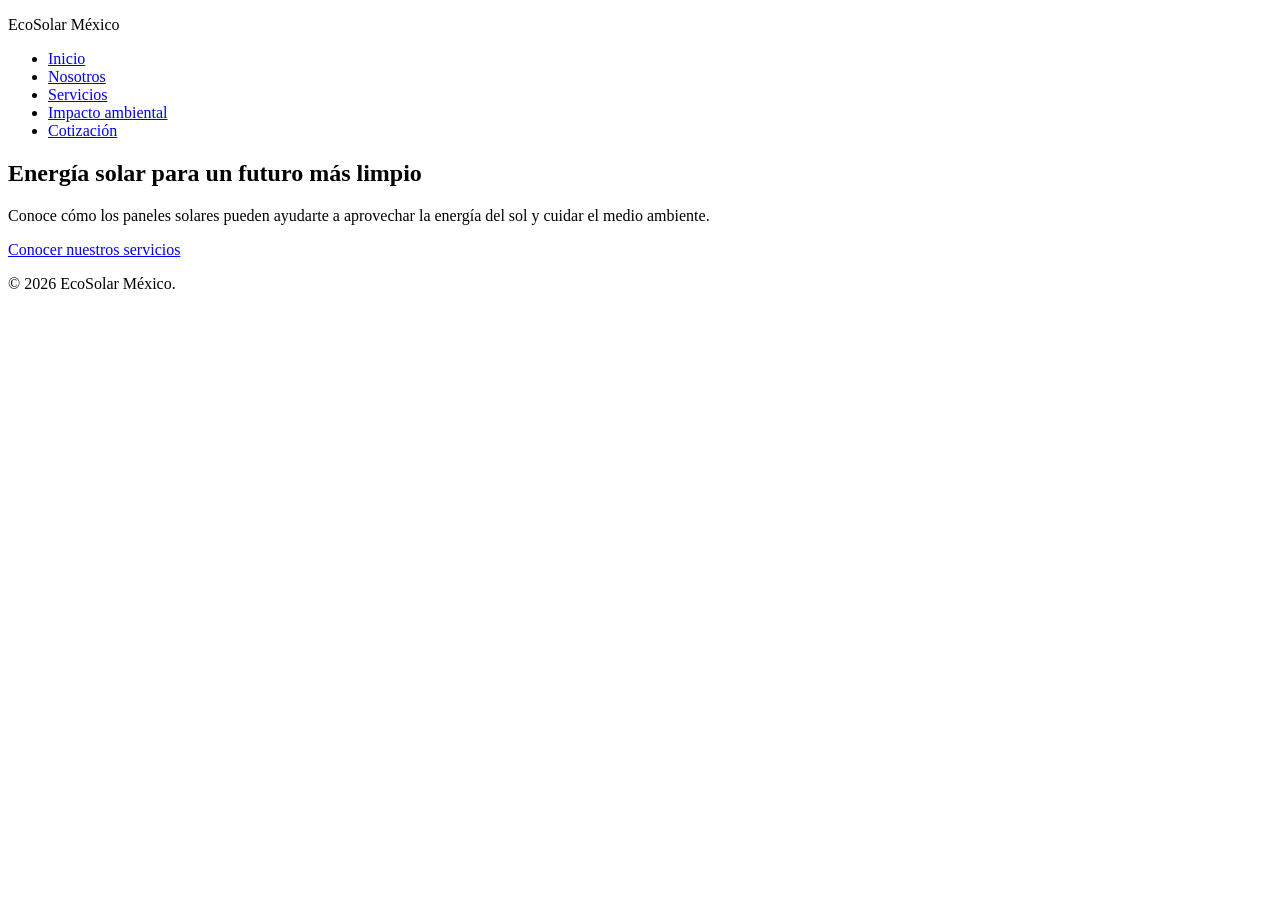
==== html/index.html @ 663e4277 "estructura inicial del proyecto" ====
<!DOCTYPE html>
<html lang="es">
<head>
    <meta charset="UTF-8">
    <meta name="viewport" content="width=device-width, initial-scale=1.0">
    <meta name="author" content="Pavel Joel Angeles Mendoza">
    <meta name="description" content="EcoSolar México: paneles solares y cuidado del medio ambiente.">
    <title>Inicio | EcoSolar México</title>
    <link rel="stylesheet" href="css/estilos.css">
   
</head>
<body>
    <header>
        <p>EcoSolar México</p>

        <nav aria-label="Navegación principal">
            <ul>
                <li><a href="index.html" aria-current="page">Inicio</a></li>
                <li><a href="nosotros.html">Nosotros</a></li>
                <li><a href="servicios.html">Servicios</a></li>
                <li><a href="impacto.html">Impacto ambiental</a></li>
                <li><a href="cotizacion.html">Cotización</a></li>
            </ul>
        </nav>
    </header>

    <main>
        <section aria-labelledby="titulo-inicio">
            <h1 id="titulo-inicio">Energía solar para un futuro más limpio</h1>
            <p>
                Conoce cómo los paneles solares pueden ayudarte a aprovechar
                la energía del sol y cuidar el medio ambiente.
            </p>
            <a href="servicios.html">Conocer nuestros servicios</a>
        </section>
    </main>

    <footer>
        <p>&copy; 2026 EcoSolar México.</p>
    </footer>
     <script src="js/script.js" defer></script>
</body>
</html>
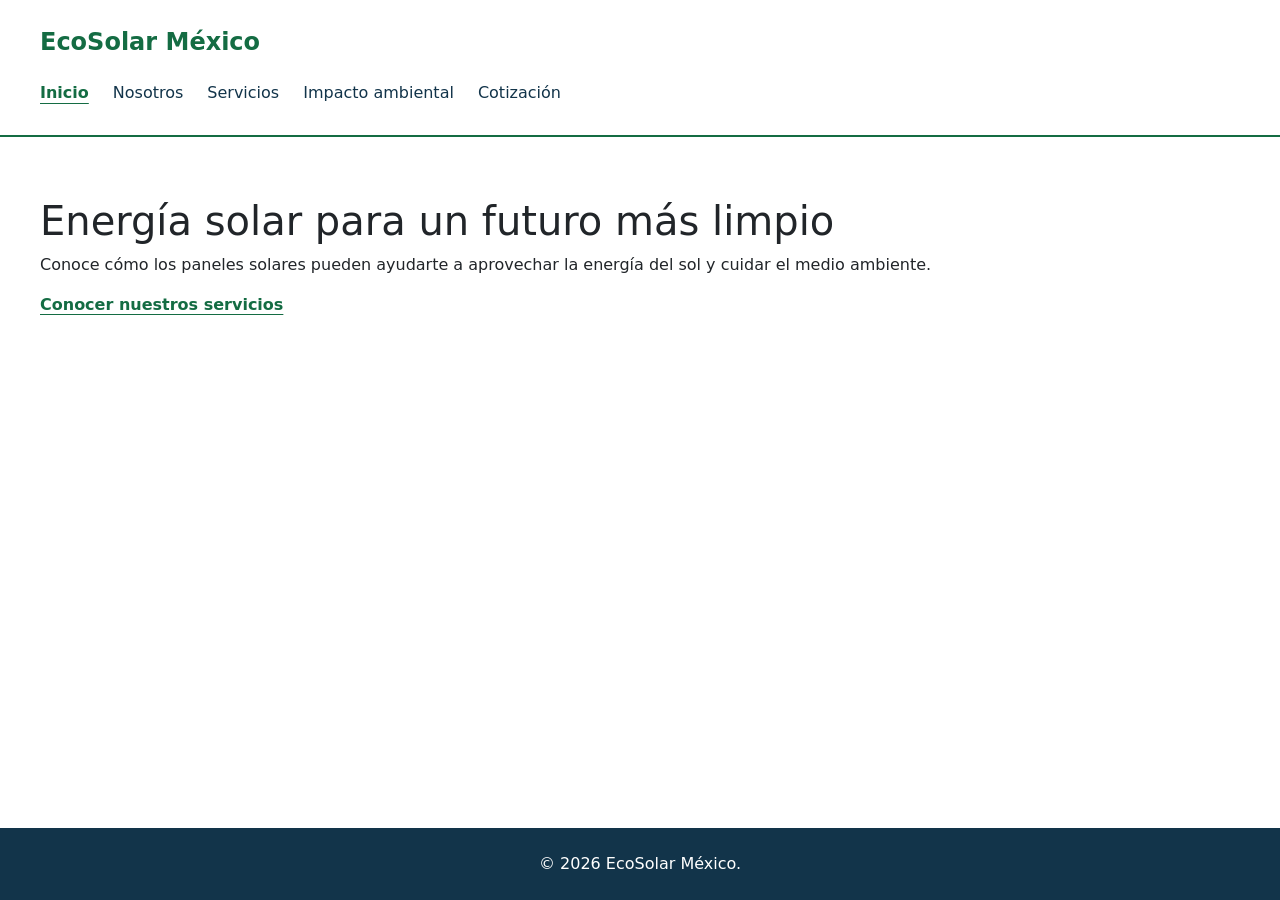
==== commit 11cd3b29: "se Agregando cambios en los archivos CSS y HTML para mejorar la estructura y el estilo del sitio web" ====
--- a/html/index.html
+++ b/html/index.html
@@ -6,7 +6,16 @@
     <meta name="author" content="Pavel Joel Angeles Mendoza">
     <meta name="description" content="EcoSolar México: paneles solares y cuidado del medio ambiente.">
     <title>Inicio | EcoSolar México</title>
-    <link rel="stylesheet" href="css/estilos.css">
+    <link rel="stylesheet" href="../css/estilos.css">
+    
+    <!-- Google Fonts -->
+<link rel="preconnect" href="https://fonts.googleapis.com">
+<link rel="preconnect" href="https://fonts.gstatic.com" crossorigin>
+<link href="https://fonts.googleapis.com/css2?family=Poppins:wght@400;500;600;700&display=swap" rel="stylesheet">
+
+<!-- Bootstrap -->
+<link href="https://cdn.jsdelivr.net/npm/bootstrap@5.3.3/dist/css/bootstrap.min.css" rel="stylesheet">
+
    
 </head>
 <body>
@@ -39,5 +48,8 @@
         <p>&copy; 2026 EcoSolar México.</p>
     </footer>
      <script src="js/script.js" defer></script>
+         <!-- JavaScript de Bootstrap -->
+    <script src="https://cdn.jsdelivr.net/npm/bootstrap@5.3.3/dist/js/bootstrap.bundle.min.js"></script>
+</body>
 </body>
 </html>
--- a/css/estilos.css
+++ b/css/estilos.css
@@ -0,0 +1,159 @@
+:root {
+    --verde: #146c43;
+    --azul: #12344a;
+    --amarillo: #ffd166;
+    --blanco: #ffffff;
+}
+
+* {
+    box-sizing: border-box;
+}
+body {
+    margin: 0;
+    min-height: 100vh;
+    display: flex;
+    flex-direction: column;
+    font-family: "Poppins", sans-serif;
+    background-color: var(--blanco);
+    color: var(--azul);
+    line-height: 1.7;
+}
+header {
+    padding: 20px;
+    border-bottom: 2px solid var(--verde);
+}
+header > p {
+    margin-bottom: 15px;
+    color: var(--verde);
+    font-size: 24px;
+    font-weight: 700;
+}
+
+nav ul {
+    display: flex;
+    flex-wrap: wrap;
+    gap: 12px 24px;
+    margin: 0;
+    padding: 0;
+    list-style: none;
+}
+
+nav a {
+    display: inline-block;
+    padding: 6px 0;
+    color: var(--azul);
+    font-weight: 500;
+    text-decoration: none;
+}
+
+nav a:hover {
+    color: var(--verde);
+    text-decoration: underline;
+    text-underline-offset: 5px;
+}
+
+nav a[aria-current="page"] {
+    color: var(--verde);
+    font-weight: 700;
+    text-decoration: underline;
+    text-underline-offset: 5px;
+}
+
+main {
+    flex: 1;
+    padding: 40px 20px;
+}
+
+h1,
+h2,
+h3 {
+    line-height: 1.25;
+    font-weight: 700;
+}
+
+h1 {
+    margin-bottom: 20px;
+    font-size: clamp(2rem, 5vw, 3.5rem);
+}
+
+p {
+    margin-bottom: 20px;
+}
+
+main a {
+    color: var(--verde);
+    font-weight: 600;
+    text-underline-offset: 4px;
+}
+
+main a:hover {
+    color: var(--azul);
+}
+
+img {
+    display: block;
+    max-width: 100%;
+    height: auto;
+}
+
+.btn-ecosolar {
+    padding: 12px 24px;
+    border: 2px solid var(--verde);
+    border-radius: 8px;
+    background-color: var(--verde);
+    color: var(--blanco);
+    font-weight: 600;
+    text-decoration: none;
+}
+
+.btn-ecosolar:hover {
+    border-color: var(--azul);
+    background-color: var(--azul);
+    color: var(--blanco);
+}
+
+.btn-amarillo {
+    padding: 12px 24px;
+    border: 2px solid var(--amarillo);
+    border-radius: 8px;
+    background-color: var(--amarillo);
+    color: var(--azul);
+    font-weight: 600;
+    text-decoration: none;
+}
+
+.btn-amarillo:hover {
+    border-color: var(--azul);
+    background-color: var(--azul);
+    color: var(--blanco);
+}
+
+a:focus-visible,
+button:focus-visible,
+input:focus-visible,
+select:focus-visible,
+textarea:focus-visible {
+    outline: 3px solid var(--azul);
+    outline-offset: 4px;
+}
+
+footer {
+    padding: 24px 20px;
+    background-color: var(--azul);
+    color: var(--blanco);
+    text-align: center;
+}
+
+footer p {
+    margin: 0;
+}
+
+@media (min-width: 768px) {
+    header {
+        padding: 24px 40px;
+    }
+
+    main {
+        padding: 60px 40px;
+    }
+}
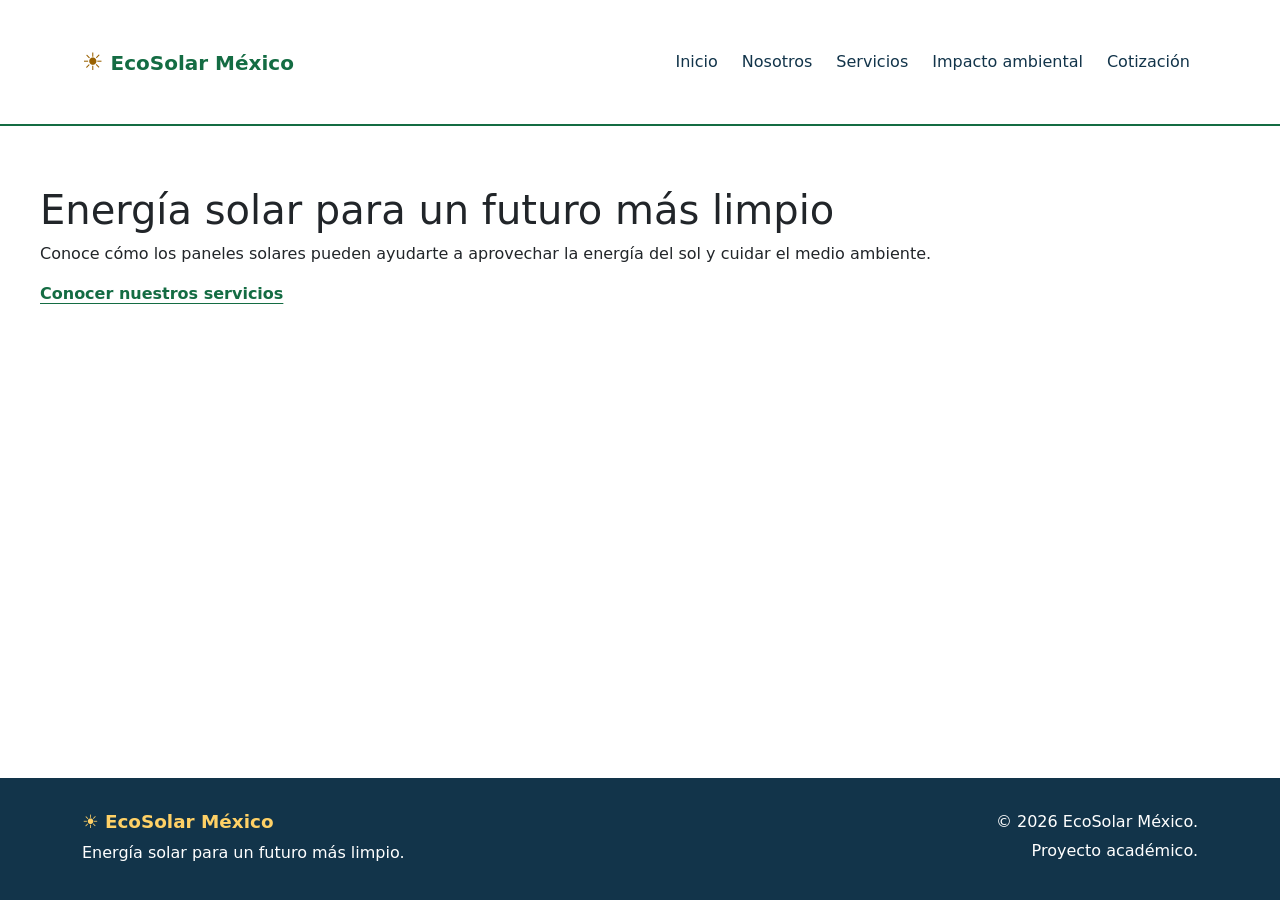
==== commit 2fbc6ec5: "Crear menú responsivo y pie de página" ====
--- a/html/index.html
+++ b/html/index.html
@@ -19,19 +19,65 @@
    
 </head>
 <body>
-    <header>
-        <p>EcoSolar México</p>
+    <header class="encabezado">
+    <nav class="navbar navbar-expand-lg" aria-label="Navegación principal">
+        <div class="container">
 
-        <nav aria-label="Navegación principal">
-            <ul>
-                <li><a href="index.html" aria-current="page">Inicio</a></li>
-                <li><a href="nosotros.html">Nosotros</a></li>
-                <li><a href="servicios.html">Servicios</a></li>
-                <li><a href="impacto.html">Impacto ambiental</a></li>
-                <li><a href="cotizacion.html">Cotización</a></li>
-            </ul>
-        </nav>
-    </header>
+           
+            <a class="navbar-brand marca" href="index.html">
+                <span class="marca-sol" aria-hidden="true">☀</span>
+                EcoSolar México
+            </a>
+
+            <button
+                class="navbar-toggler"
+                type="button"
+                data-bs-toggle="collapse"
+                data-bs-target="#menuPrincipal"
+                aria-controls="menuPrincipal"
+                aria-expanded="false"
+                aria-label="Abrir o cerrar el menú">
+
+                <span class="navbar-toggler-icon"></span>
+            </button>
+
+            <div class="collapse navbar-collapse" id="menuPrincipal">
+                <ul class="navbar-nav ms-auto align-items-lg-center">
+                    <li class="nav-item">
+                        <a class="nav-link" href="index.html">
+                            Inicio
+                        </a>
+                    </li>
+
+                    <li class="nav-item">
+                        <a class="nav-link" href="nosotros.html">
+                            Nosotros
+                        </a>
+                    </li>
+
+                    <li class="nav-item">
+                        <a class="nav-link" href="servicios.html">
+                            Servicios
+                        </a>
+                    </li>
+
+                    <li class="nav-item">
+                        <a class="nav-link" href="impacto.html">
+                            Impacto ambiental
+                        </a>
+                    </li>
+
+                    <li class="nav-item">
+                        <a class="nav-link" href="cotizacion.html">
+                            Cotización
+                        </a>
+                    </li>
+                </ul>
+            </div>
+
+        </div>
+    </nav>
+</header>
 
     <main>
         <section aria-labelledby="titulo-inicio">
@@ -44,9 +90,23 @@
         </section>
     </main>
 
-    <footer>
-        <p>&copy; 2026 EcoSolar México.</p>
-    </footer>
+    <footer class="pie-pagina">
+    <div class="container">
+        <div class="row align-items-center">
+
+            <div class="col-12 col-md-6 text-center text-md-start">
+                <p class="nombre-pie">☀ EcoSolar México</p>
+                <p>Energía solar para un futuro más limpio.</p>
+            </div>
+
+            <div class="col-12 col-md-6 text-center text-md-end">
+                <p>&copy; 2026 EcoSolar México.</p>
+                <p>Proyecto académico.</p>
+            </div>
+
+        </div>
+    </div>
+</footer>
      <script src="js/script.js" defer></script>
          <!-- JavaScript de Bootstrap -->
     <script src="https://cdn.jsdelivr.net/npm/bootstrap@5.3.3/dist/js/bootstrap.bundle.min.js"></script>
--- a/css/estilos.css
+++ b/css/estilos.css
@@ -8,6 +8,7 @@
 * {
     box-sizing: border-box;
 }
+
 body {
     margin: 0;
     min-height: 100vh;
@@ -18,45 +19,76 @@
     color: var(--azul);
     line-height: 1.7;
 }
-header {
-    padding: 20px;
+
+.encabezado {
+    background-color: var(--blanco);
     border-bottom: 2px solid var(--verde);
 }
-header > p {
-    margin-bottom: 15px;
+
+.encabezado .navbar {
+    padding: 15px 0;
+}
+
+.encabezado .marca {
     color: var(--verde);
-    font-size: 24px;
+    font-size: 1.25rem;
     font-weight: 700;
 }
 
-nav ul {
-    display: flex;
-    flex-wrap: wrap;
-    gap: 12px 24px;
-    margin: 0;
-    padding: 0;
-    list-style: none;
+.encabezado .marca:hover {
+    color: var(--azul);
 }
 
-nav a {
-    display: inline-block;
-    padding: 6px 0;
+.marca-sol {
+    color: #9a6100;
+    font-size: 1.5rem;
+}
+
+.encabezado .navbar-nav {
+    gap: 8px;
+}
+
+.encabezado .nav-link {
     color: var(--azul);
     font-weight: 500;
-    text-decoration: none;
 }
 
-nav a:hover {
+.encabezado .nav-link:hover,
+.encabezado .nav-link[aria-current="page"] {
     color: var(--verde);
     text-decoration: underline;
-    text-underline-offset: 5px;
+    text-underline-offset: 6px;
 }
 
-nav a[aria-current="page"] {
-    color: var(--verde);
+.encabezado .nav-link[aria-current="page"] {
     font-weight: 700;
-    text-decoration: underline;
-    text-underline-offset: 5px;
+}
+
+.navbar-toggler:focus-visible {
+    outline: 3px solid var(--azul);
+    outline-offset: 3px;
+}
+
+.pie-pagina {
+    padding: 30px 0;
+    background-color: var(--azul);
+    color: var(--blanco);
+}
+
+.pie-pagina p {
+    margin-bottom: 5px;
+}
+
+.pie-pagina .nombre-pie {
+    color: var(--amarillo);
+    font-size: 1.15rem;
+    font-weight: 700;
+}
+
+@media (max-width: 767px) {
+    .pie-pagina .row {
+        gap: 20px;
+    }
 }
 
 main {
@@ -137,17 +169,6 @@
     outline-offset: 4px;
 }
 
-footer {
-    padding: 24px 20px;
-    background-color: var(--azul);
-    color: var(--blanco);
-    text-align: center;
-}
-
-footer p {
-    margin: 0;
-}
-
 @media (min-width: 768px) {
     header {
         padding: 24px 40px;
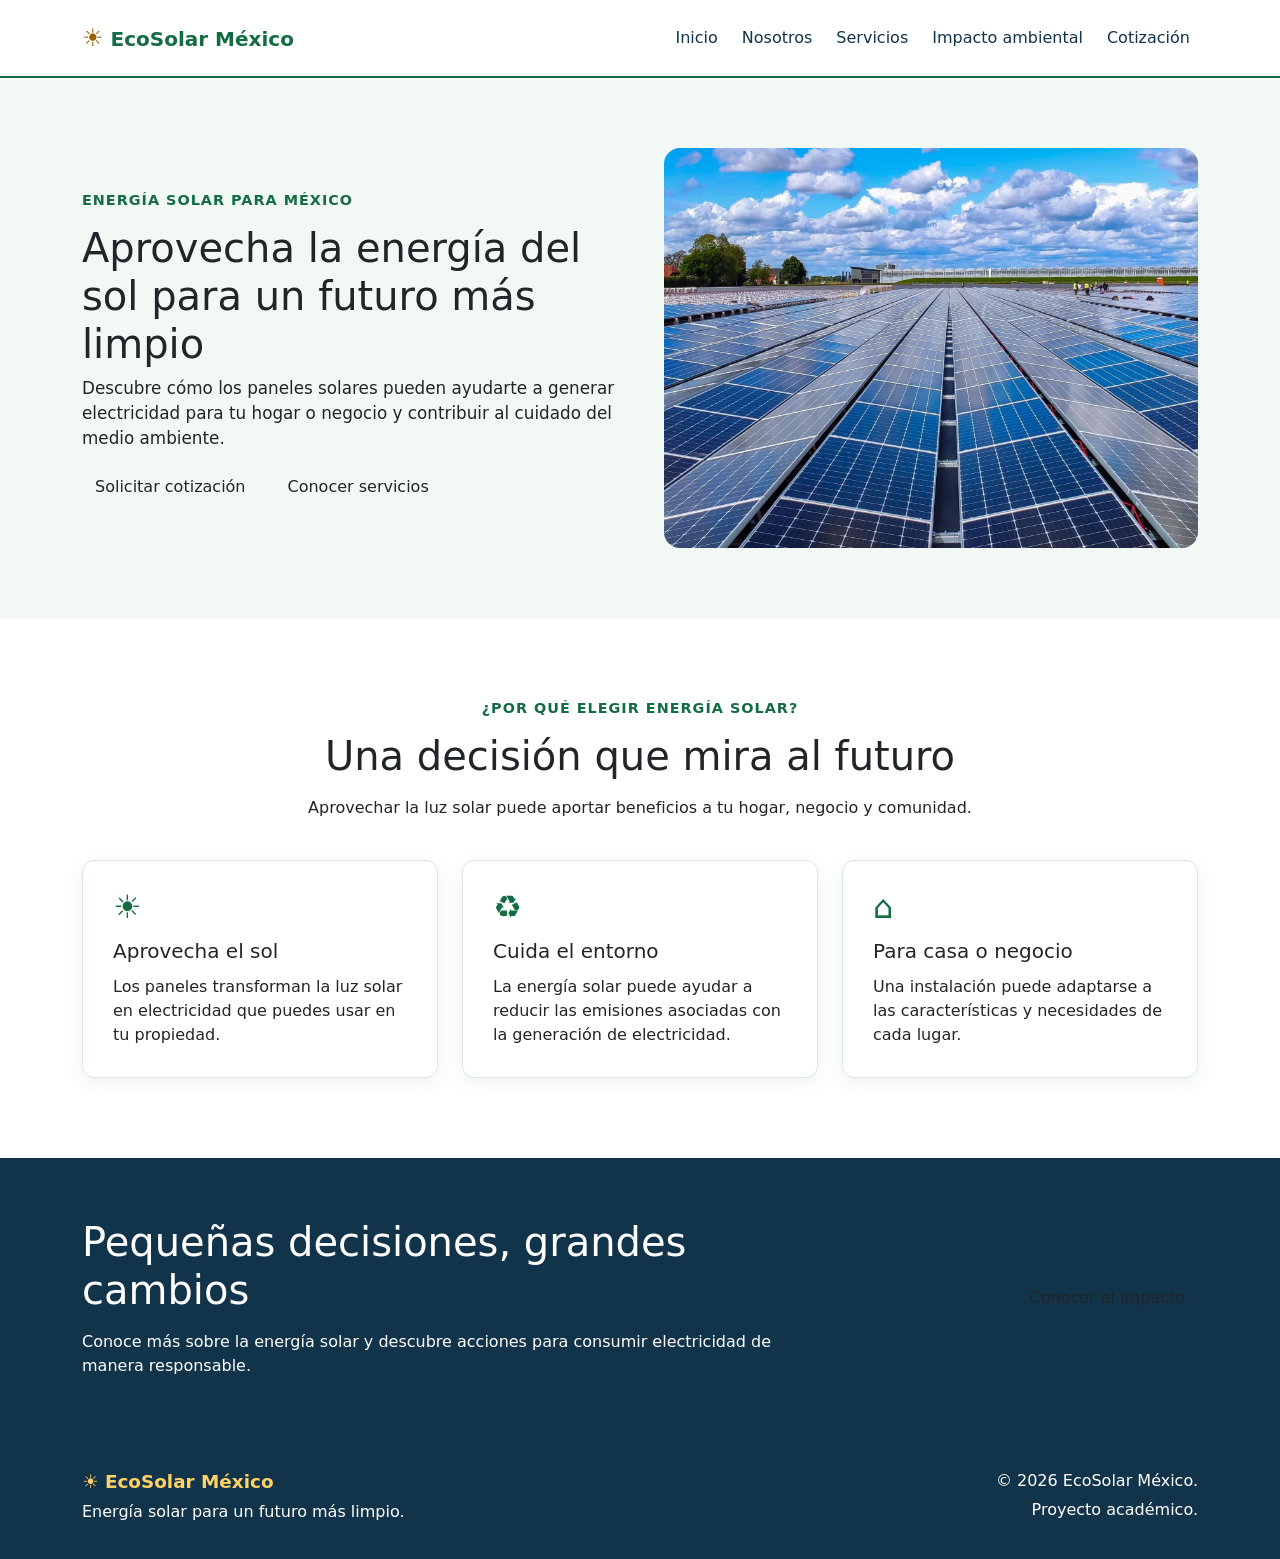
==== commit adb7910c: "Desarrollar página de inicio de EcoSolar México" ====
--- a/html/index.html
+++ b/html/index.html
@@ -7,16 +7,10 @@
     <meta name="description" content="EcoSolar México: paneles solares y cuidado del medio ambiente.">
     <title>Inicio | EcoSolar México</title>
     <link rel="stylesheet" href="../css/estilos.css">
-    
-    <!-- Google Fonts -->
-<link rel="preconnect" href="https://fonts.googleapis.com">
-<link rel="preconnect" href="https://fonts.gstatic.com" crossorigin>
-<link href="https://fonts.googleapis.com/css2?family=Poppins:wght@400;500;600;700&display=swap" rel="stylesheet">
-
-<!-- Bootstrap -->
-<link href="https://cdn.jsdelivr.net/npm/bootstrap@5.3.3/dist/css/bootstrap.min.css" rel="stylesheet">
-
-   
+    <link rel="preconnect" href="https://fonts.googleapis.com">
+    <link rel="preconnect" href="https://fonts.gstatic.com" crossorigin>
+    <link href="https://fonts.googleapis.com/css2?family=Poppins:wght@400;500;600;700&display=swap" rel="stylesheet">
+    <link href="https://cdn.jsdelivr.net/npm/bootstrap@5.3.3/dist/css/bootstrap.min.css" rel="stylesheet">
 </head>
 <body>
     <header class="encabezado">
@@ -80,15 +74,121 @@
 </header>
 
     <main>
-        <section aria-labelledby="titulo-inicio">
-            <h1 id="titulo-inicio">Energía solar para un futuro más limpio</h1>
-            <p>
-                Conoce cómo los paneles solares pueden ayudarte a aprovechar
-                la energía del sol y cuidar el medio ambiente.
-            </p>
-            <a href="servicios.html">Conocer nuestros servicios</a>
-        </section>
-    </main>
+    <section class="portada">
+        <div class="container">
+            <div class="row align-items-center g-5">
+
+                <div class="col-12 col-lg-6">
+                    <p class="etiqueta-portada">
+                        Energía solar para México
+                    </p>
+
+                    <h1>
+                        Aprovecha la energía del sol para un futuro más limpio
+                    </h1>
+
+                    <p class="texto-portada">
+                        Descubre cómo los paneles solares pueden ayudarte
+                        a generar electricidad para tu hogar o negocio y
+                        contribuir al cuidado del medio ambiente.
+                    </p>
+
+                    <div class="d-flex flex-wrap gap-3">
+                        <a href="cotizacion.html" class="btn btn-ecosolar">
+                            Solicitar cotización
+                        </a>
+
+                        <a href="servicios.html" class="btn boton-secundario">
+                            Conocer servicios
+                        </a>
+                    </div>
+                </div>
+
+                <div class="col-12 col-lg-6">
+                    <img
+                        src="../img/Instalacion-de-paneles-solares-industriales.jpg"
+                        class="imagen-portada"
+                        alt="Paneles solares instalados bajo la luz del sol">
+                </div>
+
+            </div>
+        </div>
+    </section>
+
+    <section class="beneficios">
+        <div class="container">
+
+            <div class="encabezado-seccion">
+                <p class="etiqueta-seccion">¿POR QUÉ ELEGIR ENERGÍA SOLAR?</p>
+                <h2>Una decisión que mira al futuro</h2>
+                <p>
+                    Aprovechar la luz solar puede aportar beneficios
+                    a tu hogar, negocio y comunidad.
+                </p>
+            </div>
+
+            <div class="row g-4">
+
+                <div class="col-12 col-md-6 col-lg-4">
+                    <article class="tarjeta-beneficio">
+                        <span class="icono-beneficio" aria-hidden="true">☀</span>
+                        <h3>Aprovecha el sol</h3>
+                        <p>
+                            Los paneles transforman la luz solar en
+                            electricidad que puedes usar en tu propiedad.
+                        </p>
+                    </article>
+                </div>
+
+                <div class="col-12 col-md-6 col-lg-4">
+                    <article class="tarjeta-beneficio">
+                        <span class="icono-beneficio" aria-hidden="true">♻</span>
+                        <h3>Cuida el entorno</h3>
+                        <p>
+                            La energía solar puede ayudar a reducir
+                            las emisiones asociadas con la generación
+                            de electricidad.
+                        </p>
+                    </article>
+                </div>
+
+                <div class="col-12 col-md-6 col-lg-4">
+                    <article class="tarjeta-beneficio">
+                        <span class="icono-beneficio" aria-hidden="true">⌂</span>
+                        <h3>Para casa o negocio</h3>
+                        <p>
+                            Una instalación puede adaptarse a las
+                            características y necesidades de cada lugar.
+                        </p>
+                    </article>
+                </div>
+
+            </div>
+        </div>
+    </section>
+    <section class="invitacion">
+        <div class="container">
+            <div class="row align-items-center g-4">
+
+                <div class="col-12 col-lg-8">
+                    <h2>Pequeñas decisiones, grandes cambios</h2>
+                    <p>
+                        Conoce más sobre la energía solar y descubre
+                        acciones para consumir electricidad de manera
+                        responsable.
+                    </p>
+                </div>
+
+                <div class="col-12 col-lg-4 text-lg-end">
+                    <a href="impacto.html" class="btn btn-amarillo">
+                        Conocer el impacto
+                    </a>
+                </div>
+
+            </div>
+        </div>
+    </section>
+</main>
 
     <footer class="pie-pagina">
     <div class="container">
@@ -108,7 +208,7 @@
     </div>
 </footer>
      <script src="js/script.js" defer></script>
-         <!-- JavaScript de Bootstrap -->
+        
     <script src="https://cdn.jsdelivr.net/npm/bootstrap@5.3.3/dist/js/bootstrap.bundle.min.js"></script>
 </body>
 </body>
--- a/css/estilos.css
+++ b/css/estilos.css
@@ -93,7 +93,11 @@
 
 main {
     flex: 1;
-    padding: 40px 20px;
+}
+
+main.container {
+    padding-top: 40px;
+    padding-bottom: 40px;
 }
 
 h1,
@@ -169,12 +173,120 @@
     outline-offset: 4px;
 }
 
-@media (min-width: 768px) {
-    header {
-        padding: 24px 40px;
-    }
-
-    main {
-        padding: 60px 40px;
+main.container {
+    padding-top: 60px;
+    padding-bottom: 60px;
+} 
+
+.portada {
+    padding: 70px 0;
+    background-color: #f2f8f4;
+}
+
+.etiqueta-portada,
+.etiqueta-seccion {
+    margin-bottom: 12px;
+    color: var(--verde);
+    font-size: 0.9rem;
+    font-weight: 700;
+    letter-spacing: 1px;
+    text-transform: uppercase;
+}
+
+.portada h1 {
+    max-width: 650px;
+}
+
+.texto-portada {
+    max-width: 600px;
+    font-size: 1.05rem;
+}
+
+.imagen-portada {
+    width: 100%;
+    height: 400px;
+    border-radius: 16px;
+    object-fit: cover;
+}
+
+.boton-secundario {
+    padding: 12px 24px;
+    border: 2px solid var(--verde);
+    border-radius: 8px;
+    background-color: transparent;
+    color: var(--verde);
+    font-weight: 600;
+}
+
+.boton-secundario:hover {
+    border-color: var(--verde);
+    background-color: var(--verde);
+    color: var(--blanco);
+}
+
+.beneficios {
+    padding: 80px 0;
+}
+
+.encabezado-seccion {
+    max-width: 700px;
+    margin: 0 auto 40px;
+    text-align: center;
+}
+
+.encabezado-seccion h2,
+.invitacion h2 {
+    margin-bottom: 16px;
+    font-size: clamp(1.8rem, 4vw, 2.5rem);
+}
+
+.tarjeta-beneficio {
+    height: 100%;
+    padding: 30px;
+    border: 1px solid #dbe8df;
+    border-radius: 12px;
+    background-color: var(--blanco);
+    box-shadow: 0 5px 18px rgba(18, 52, 74, 0.07);
+}
+
+.icono-beneficio {
+    display: inline-block;
+    margin-bottom: 16px;
+    color: var(--verde);
+    font-size: 2rem;
+    line-height: 1;
+}
+
+.tarjeta-beneficio h3 {
+    margin-bottom: 12px;
+    font-size: 1.25rem;
+}
+
+.tarjeta-beneficio p {
+    margin-bottom: 0;
+}
+
+.invitacion {
+    padding: 60px 0;
+    background-color: var(--azul);
+    color: var(--blanco);
+}
+
+.invitacion p {
+    max-width: 700px;
+    margin-bottom: 0;
+}
+
+@media (max-width: 767px) {
+    .portada {
+        padding: 50px 0;
+    }
+
+    .imagen-portada {
+        height: 280px;
+    }
+
+    .beneficios {
+        padding: 60px 0;
     }
 }
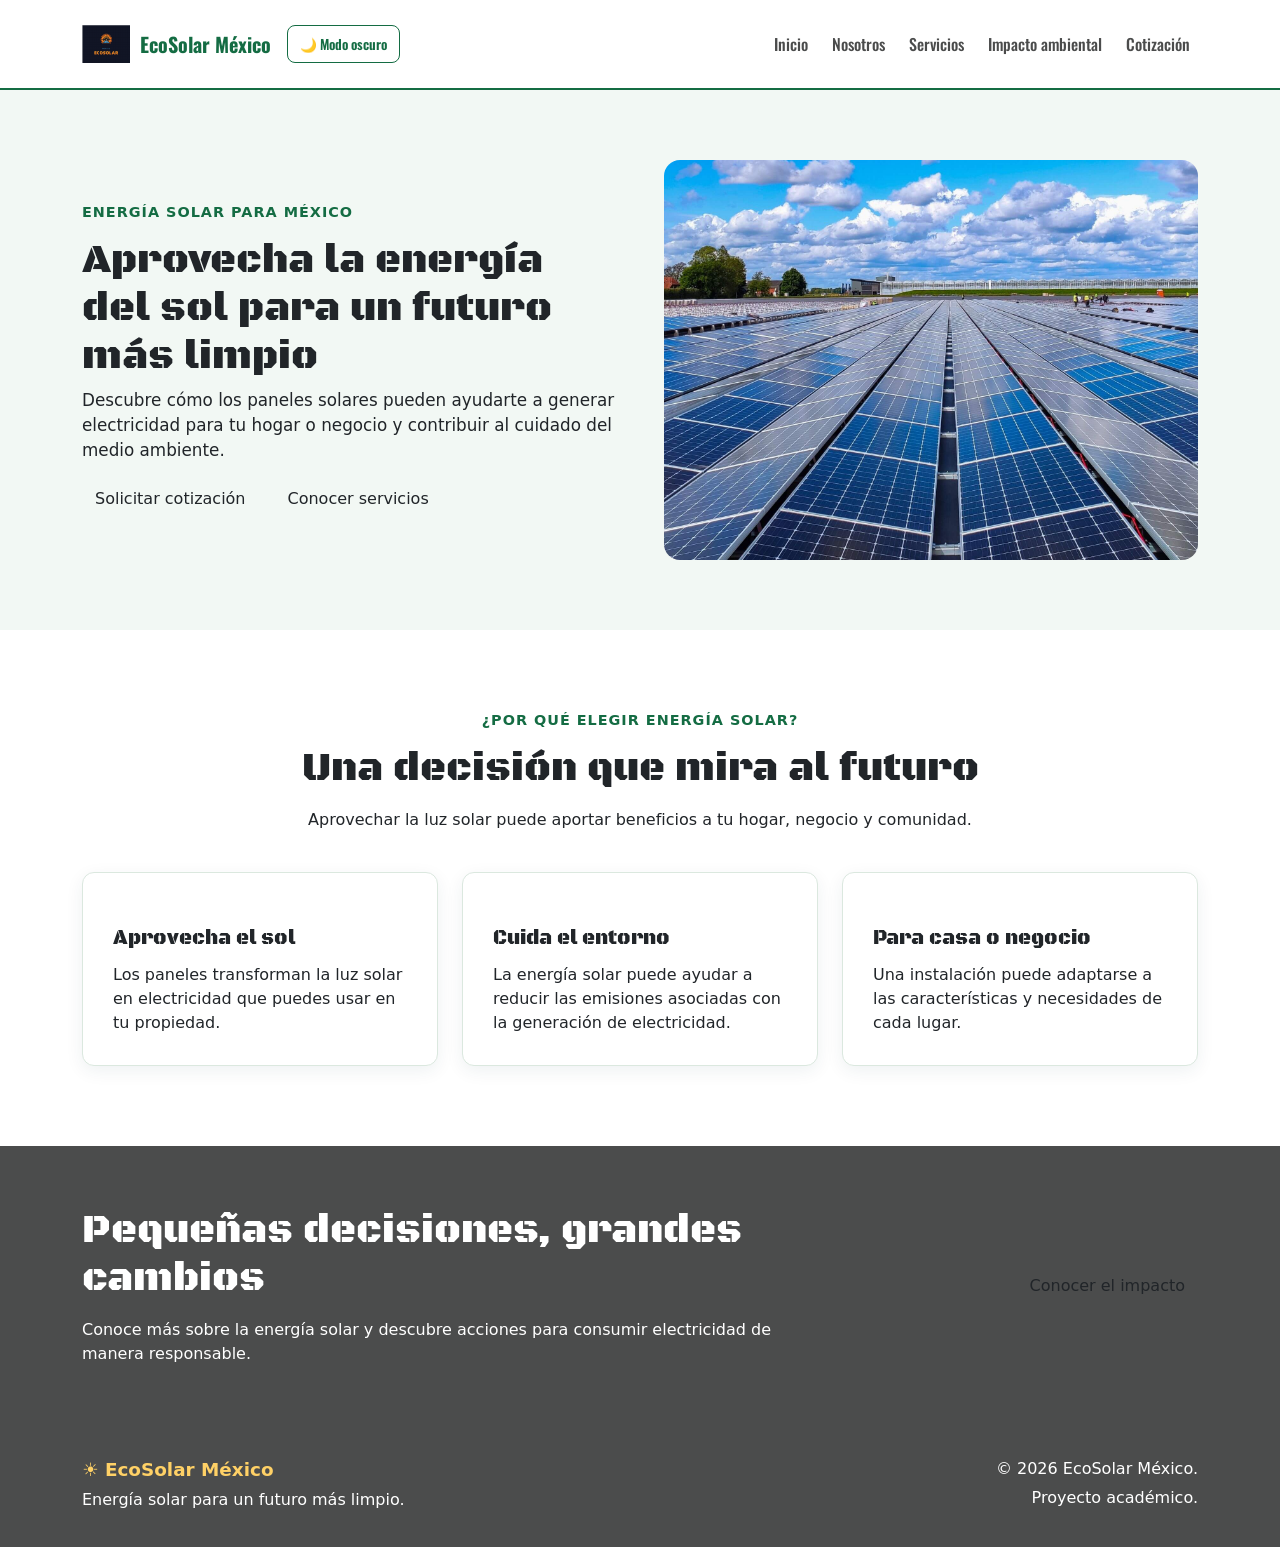
==== commit 5c079b9c: "agrege el script de bootstrap y el script de modo oscuro en los archivos html, agregue nuevas fuente" ====
--- a/html/index.html
+++ b/html/index.html
@@ -11,6 +11,9 @@
     <link rel="preconnect" href="https://fonts.gstatic.com" crossorigin>
     <link href="https://fonts.googleapis.com/css2?family=Poppins:wght@400;500;600;700&display=swap" rel="stylesheet">
     <link href="https://cdn.jsdelivr.net/npm/bootstrap@5.3.3/dist/css/bootstrap.min.css" rel="stylesheet">
+    <link rel="preconnect" href="https://fonts.googleapis.com">
+    <link rel="preconnect" href="https://fonts.gstatic.com" crossorigin>
+    <link href="https://fonts.googleapis.com/css2?family=Black+Ops+One&family=Isometra&family=Oswald:wght@200..700&display=swap" rel="stylesheet">
 </head>
 <body>
     <header class="encabezado">
@@ -18,22 +21,33 @@
         <div class="container">
 
            
+           
             <a class="navbar-brand marca" href="index.html">
-                <span class="marca-sol" aria-hidden="true">☀</span>
-                EcoSolar México
+             <img
+                src="../img/Captura de pantalla 2026-10-27 155059.png"
+                class="logo"
+                alt="Logo de EcoSolar México">
+             <span>EcoSolar México</span>
             </a>
-
-            <button
-                class="navbar-toggler"
-                type="button"
-                data-bs-toggle="collapse"
-                data-bs-target="#menuPrincipal"
-                aria-controls="menuPrincipal"
-                aria-expanded="false"
-                aria-label="Abrir o cerrar el menú">
-
-                <span class="navbar-toggler-icon"></span>
-            </button>
+        <button
+          type="button"
+          class="boton-modo"
+          id="botonModo"
+          aria-pressed="false">
+          Modo oscuro
+        </button>
+        
+    <button
+        class="navbar-toggler"
+        type="button"
+        data-bs-toggle="collapse"
+        data-bs-target="#menuPrincipal"
+        aria-controls="menuPrincipal"
+        aria-expanded="false"
+        aria-label="Abrir o cerrar menú">
+
+     <span class="navbar-toggler-icon"></span>
+    </button>
 
             <div class="collapse navbar-collapse" id="menuPrincipal">
                 <ul class="navbar-nav ms-auto align-items-lg-center">
@@ -131,7 +145,7 @@
 
                 <div class="col-12 col-md-6 col-lg-4">
                     <article class="tarjeta-beneficio">
-                        <span class="icono-beneficio" aria-hidden="true">☀</span>
+                        <span class="icono-beneficio" aria-hidden="true"></span>
                         <h3>Aprovecha el sol</h3>
                         <p>
                             Los paneles transforman la luz solar en
@@ -142,7 +156,7 @@
 
                 <div class="col-12 col-md-6 col-lg-4">
                     <article class="tarjeta-beneficio">
-                        <span class="icono-beneficio" aria-hidden="true">♻</span>
+                        <span class="icono-beneficio" aria-hidden="true"></span>
                         <h3>Cuida el entorno</h3>
                         <p>
                             La energía solar puede ayudar a reducir
@@ -154,7 +168,7 @@
 
                 <div class="col-12 col-md-6 col-lg-4">
                     <article class="tarjeta-beneficio">
-                        <span class="icono-beneficio" aria-hidden="true">⌂</span>
+                        <span class="icono-beneficio" aria-hidden="true"></span>
                         <h3>Para casa o negocio</h3>
                         <p>
                             Una instalación puede adaptarse a las
@@ -207,9 +221,8 @@
         </div>
     </div>
 </footer>
-     <script src="js/script.js" defer></script>
-        
+       <script src="../js/script.js" defer></script>
+
     <script src="https://cdn.jsdelivr.net/npm/bootstrap@5.3.3/dist/js/bootstrap.bundle.min.js"></script>
 </body>
-</body>
 </html>
--- a/css/estilos.css
+++ b/css/estilos.css
@@ -1,10 +1,38 @@
 :root {
     --verde: #146c43;
-    --azul: #12344a;
+    --azul: #4b4c4c;
     --amarillo: #ffd166;
     --blanco: #ffffff;
 }
 
+body {
+    font-family: "Isometra", serif;
+}
+
+
+h1,
+h2,
+h3 {
+    font-family: "Black Ops One", system-ui;
+    font-weight: 400;
+    font-style: normal;
+}
+
+.encabezado .marca,
+.nav-link,
+.btn,
+.boton-modo {
+    font-family: "Oswald", sans-serif;
+    font-optical-sizing: auto;
+    font-weight: 500;
+    font-style: normal;
+}
+
+input,
+select,
+textarea {
+    font-family: "Isometra", serif;
+}
 * {
     box-sizing: border-box;
 }
@@ -289,4 +317,609 @@
     .beneficios {
         padding: 60px 0;
     }
-}+}
+/* Encabezado interior de las páginas */
+.pagina-encabezado {
+    padding: 70px 0;
+    background-color: #f2f8f4;
+}
+
+.pagina-encabezado h1 {
+    max-width: 850px;
+}
+
+.pagina-encabezado p:last-child {
+    max-width: 700px;
+    margin-bottom: 0;
+    font-size: 1.05rem;
+}
+
+/* Página nosotros */
+.nosotros-seccion {
+    padding: 80px 0;
+}
+
+.nosotros-seccion h2 {
+    margin-bottom: 20px;
+    font-size: clamp(1.8rem, 4vw, 2.5rem);
+}
+
+.imagen-nosotros {
+    width: 100%;
+    height: 400px;
+    border-radius: 16px;
+    object-fit: cover;
+}
+
+/* Misión y visión */
+.mision-vision {
+    padding: 80px 0;
+    background-color: #f2f8f4;
+}
+
+.tarjeta-proposito {
+    height: 100%;
+    padding: 30px;
+    border-radius: 12px;
+    background-color: var(--blanco);
+    box-shadow: 0 5px 18px rgba(18, 52, 74, 0.07);
+}
+
+.icono-proposito {
+    display: inline-block;
+    margin-bottom: 15px;
+    color: var(--verde);
+    font-size: 2rem;
+    line-height: 1;
+}
+
+.tarjeta-proposito h3,
+.tarjeta-valor h3 {
+    margin-bottom: 12px;
+    font-size: 1.3rem;
+}
+
+.tarjeta-proposito p,
+.tarjeta-valor p {
+    margin-bottom: 0;
+}
+
+/* Valores */
+.valores {
+    padding: 80px 0;
+}
+
+.tarjeta-valor {
+    height: 100%;
+    padding: 30px;
+    border: 1px solid #dbe8df;
+    border-top: 4px solid var(--verde);
+    border-radius: 12px;
+    background-color: var(--blanco);
+}
+
+/* Ajustes para celular */
+@media (max-width: 767px) {
+    .pagina-encabezado {
+        padding: 50px 0;
+    }
+
+    .nosotros-seccion,
+    .mision-vision,
+    .valores {
+        padding: 60px 0;
+    }
+
+    .imagen-nosotros {
+        height: 280px;
+    }
+}
+
+/* Página de servicios */
+.servicios-seccion {
+    padding: 80px 0;
+}
+
+.tarjeta-servicio {
+    display: flex;
+    flex-direction: column;
+    height: 100%;
+    padding: 30px;
+    border: 1px solid #dbe8df;
+    border-radius: 12px;
+    background-color: var(--blanco);
+    box-shadow: 0 5px 18px rgba(18, 52, 74, 0.07);
+}
+
+.icono-servicio {
+    display: inline-block;
+    margin-bottom: 18px;
+    color: var(--verde);
+    font-size: 2.2rem;
+    line-height: 1;
+}
+
+.tarjeta-servicio h3 {
+    margin-bottom: 15px;
+    font-size: 1.3rem;
+}
+
+.tarjeta-servicio ul {
+    padding-left: 20px;
+    margin-bottom: 24px;
+}
+
+.tarjeta-servicio li {
+    margin-bottom: 8px;
+}
+
+.enlace-servicio {
+    margin-top: auto;
+    color: var(--verde);
+    font-weight: 600;
+    text-decoration: underline;
+    text-underline-offset: 4px;
+}
+
+.enlace-servicio:hover {
+    color: var(--azul);
+}
+
+.proceso-servicio {
+    padding: 80px 0;
+    background-color: #f2f8f4;
+}
+
+.paso-servicio {
+    height: 100%;
+    padding: 25px;
+}
+
+.numero-paso {
+    display: inline-block;
+    margin-bottom: 15px;
+    color: var(--verde);
+    font-size: 2rem;
+    font-weight: 700;
+}
+
+.paso-servicio h3 {
+    margin-bottom: 12px;
+    font-size: 1.2rem;
+}
+
+.paso-servicio p {
+    margin-bottom: 0;
+}
+
+@media (max-width: 767px) {
+    .servicios-seccion,
+    .proceso-servicio {
+        padding: 60px 0;
+    }
+
+    .paso-servicio {
+        padding: 15px;
+    }
+}
+
+.impacto-seccion {
+    padding: 80px 0;
+}
+
+.impacto-seccion h2 {
+    margin-bottom: 20px;
+    font-size: clamp(1.8rem, 4vw, 2.5rem);
+}
+
+.imagen-impacto {
+    width: 100%;
+    height: 400px;
+    border-radius: 16px;
+    object-fit: cover;
+}
+
+
+.impacto-beneficios {
+    padding: 80px 0;
+    background-color: #f2f8f4;
+}
+
+.tarjeta-impacto {
+    height: 100%;
+    padding: 30px;
+    border-radius: 12px;
+    background-color: var(--blanco);
+    box-shadow: 0 5px 18px rgba(18, 52, 74, 0.07);
+}
+
+.icono-impacto {
+    display: inline-block;
+    margin-bottom: 16px;
+    color: var(--verde);
+    font-size: 2rem;
+    line-height: 1;
+}
+
+.tarjeta-impacto h3,
+.tarjeta-consejo h3 {
+    margin-bottom: 12px;
+    font-size: 1.25rem;
+}
+
+.tarjeta-impacto p,
+.tarjeta-consejo p {
+    margin-bottom: 0;
+}
+
+.consejos {
+    padding: 80px 0;
+}
+
+.tarjeta-consejo {
+    height: 100%;
+    padding: 25px;
+    border: 1px solid #dbe8df;
+    border-left: 4px solid var(--verde);
+    border-radius: 10px;
+    background-color: var(--blanco);
+}
+
+@media (max-width: 767px) {
+    .impacto-seccion,
+    .impacto-beneficios,
+    .consejos {
+        padding: 60px 0;
+    }
+
+    .imagen-impacto {
+        height: 280px;
+    }
+}
+
+.cotizacion-seccion {
+    padding: 80px 0;
+}
+
+.informacion-cotizacion h2,
+.formulario-cotizacion h2 {
+    margin-bottom: 20px;
+    font-size: 1.8rem;
+}
+
+.informacion-cotizacion h3 {
+    margin-top: 30px;
+    margin-bottom: 15px;
+    font-size: 1.15rem;
+}
+
+.informacion-cotizacion ul {
+    padding-left: 20px;
+}
+
+.informacion-cotizacion li {
+    margin-bottom: 10px;
+}
+
+.nota-cotizacion {
+    padding: 18px;
+    border-left: 4px solid var(--verde);
+    border-radius: 6px;
+    background-color: #f2f8f4;
+}
+
+.formulario-cotizacion {
+    padding: 35px;
+    border: 1px solid #dbe8df;
+    border-radius: 12px;
+    background-color: var(--blanco);
+    box-shadow: 0 5px 18px rgba(18, 52, 74, 0.07);
+}
+
+.formulario-cotizacion .form-label {
+    color: var(--azul);
+    font-weight: 600;
+}
+
+.formulario-cotizacion .form-control,
+.formulario-cotizacion .form-select {
+    min-height: 48px;
+    border: 1px solid #aabbb0;
+    border-radius: 8px;
+}
+
+.formulario-cotizacion textarea.form-control {
+    min-height: 120px;
+}
+
+.formulario-cotizacion .form-control:focus,
+.formulario-cotizacion .form-select:focus {
+    border-color: var(--verde);
+    box-shadow: 0 0 0 0.2rem rgba(20, 108, 67, 0.2);
+}
+
+.aviso-formulario {
+    margin: 8px 0 0;
+    padding: 15px;
+    border-radius: 8px;
+    background-color: #f2f8f4;
+    font-size: 0.9rem;
+}
+@media (max-width: 767px) {
+    .cotizacion-seccion {
+        padding: 60px 0;
+    }
+
+    .formulario-cotizacion {
+        padding: 22px;
+    }
+}
+.mensaje-exito,
+.mensaje-error {
+    padding: 15px;
+    border-radius: 8px;
+    font-weight: 500;
+}
+
+.mensaje-exito {
+    border: 1px solid #146c43;
+    background-color: #e7f4eb;
+    color: #14532d;
+}
+
+.mensaje-error {
+    border: 1px solid #b42318;
+    background-color: #fff0ef;
+    color: #912018;
+}
+/* Logo */
+.encabezado .marca {
+    display: inline-flex;
+    align-items: center;
+    gap: 10px;
+}
+
+.logo {
+    width: 48px;
+    height: 48px;
+    object-fit: contain;
+}
+
+/* Botón de modo oscuro */
+.boton-modo {
+    padding: 8px 12px;
+    border: 1px solid var(--verde);
+    border-radius: 8px;
+    background-color: transparent;
+    color: var(--verde);
+    font-size: 0.85rem;
+    font-weight: 600;
+    cursor: pointer;
+}
+
+.boton-modo:hover {
+    background-color: var(--verde);
+    color: var(--blanco);
+}
+
+/* Mejoras de las cards */
+.tarjeta-beneficio,
+.tarjeta-proposito,
+.tarjeta-valor,
+.tarjeta-servicio,
+.tarjeta-impacto,
+.tarjeta-consejo {
+    transition:
+        transform 0.3s ease,
+        box-shadow 0.3s ease,
+        border-color 0.3s ease;
+}
+
+.tarjeta-beneficio:hover,
+.tarjeta-proposito:hover,
+.tarjeta-valor:hover,
+.tarjeta-servicio:hover,
+.tarjeta-impacto:hover,
+.tarjeta-consejo:hover {
+    transform: translateY(-8px);
+    border-color: var(--verde);
+    box-shadow: 0 12px 25px rgba(18, 52, 74, 0.16);
+}
+
+/* Efecto al pasar el mouse sobre las imágenes */
+.imagen-portada,
+.imagen-nosotros,
+.imagen-impacto {
+    transition:
+        transform 0.3s ease,
+        box-shadow 0.3s ease,
+        filter 0.3s ease;
+}
+
+.imagen-portada:hover,
+.imagen-nosotros:hover,
+.imagen-impacto:hover {
+    transform: scale(1.03);
+    box-shadow: 0 12px 25px rgba(18, 52, 74, 0.3);
+    filter: brightness(1.08);
+}
+
+/* Modo oscuro */
+body.modo-oscuro {
+    background-color: #101820;
+    color: #edf5f0;
+}
+
+.modo-oscuro .encabezado {
+    background-color: #17242c;
+    border-bottom-color: #68c99a;
+}
+
+.modo-oscuro .encabezado .marca,
+.modo-oscuro .encabezado .nav-link,
+.modo-oscuro .etiqueta-portada,
+.modo-oscuro .etiqueta-seccion,
+.modo-oscuro .icono-beneficio,
+.modo-oscuro .icono-proposito,
+.modo-oscuro .icono-servicio,
+.modo-oscuro .icono-impacto,
+.modo-oscuro .numero-paso,
+.modo-oscuro .enlace-servicio {
+    color: #8fe0b6;
+}
+
+.modo-oscuro .encabezado .nav-link:hover,
+.modo-oscuro .encabezado .nav-link[aria-current="page"] {
+    color: #ffffff;
+}
+
+/* Icono del menú móvil */
+.modo-oscuro .navbar-toggler {
+    background-color: #edf5f0;
+}
+
+.modo-oscuro .boton-modo {
+    border-color: #8fe0b6;
+    color: #edf5f0;
+}
+
+.modo-oscuro .boton-modo:hover {
+    background-color: #8fe0b6;
+    color: #101820;
+}
+
+/* Fondos de las secciones */
+.modo-oscuro .portada,
+.modo-oscuro .pagina-encabezado,
+.modo-oscuro .mision-vision,
+.modo-oscuro .proceso-servicio,
+.modo-oscuro .impacto-beneficios {
+    background-color: #1b2d34;
+}
+
+/* Fondos de las cards */
+.modo-oscuro .tarjeta-beneficio,
+.modo-oscuro .tarjeta-proposito,
+.modo-oscuro .tarjeta-valor,
+.modo-oscuro .tarjeta-servicio,
+.modo-oscuro .tarjeta-impacto,
+.modo-oscuro .tarjeta-consejo,
+.modo-oscuro .formulario-cotizacion {
+    border-color: #476354;
+    background-color: #22343b;
+    color: #edf5f0;
+}
+
+.modo-oscuro .nota-cotizacion,
+.modo-oscuro .aviso-formulario {
+    background-color: #22343b;
+    color: #edf5f0;
+}
+
+.modo-oscuro .formulario-cotizacion .form-label,
+.modo-oscuro .formulario-cotizacion .form-text {
+    color: #edf5f0;
+}
+
+.modo-oscuro .boton-secundario {
+    border-color: #8fe0b6;
+    color: #8fe0b6;
+}
+
+.modo-oscuro .boton-secundario:hover {
+    background-color: #8fe0b6;
+    color: #101820;
+}
+
+@media (max-width: 575px) {
+    .logo {
+        width: 38px;
+        height: 38px;
+    }
+
+    .encabezado .marca {
+        font-size: 1rem;
+    }
+
+    .boton-modo {
+        padding: 6px 8px;
+        font-size: 0.75rem;
+    }
+}
+
+@media (prefers-reduced-motion: reduce) {
+    .tarjeta-beneficio,
+    .tarjeta-proposito,
+    .tarjeta-valor,
+    .tarjeta-servicio,
+    .tarjeta-impacto,
+    .tarjeta-consejo,
+    .imagen-portada,
+    .imagen-nosotros,
+    .imagen-impacto {
+        transition: none;
+    }
+}
+
+/* ===== Mejoras: accesibilidad y formulario ===== */
+html {
+    scroll-behavior: smooth;
+}
+
+.salto-contenido {
+    position: absolute;
+    top: -60px;
+    left: 12px;
+    z-index: 2000;
+    padding: 10px 16px;
+    border-radius: 8px;
+    background-color: var(--azul);
+    color: var(--blanco);
+    font-weight: 600;
+}
+
+.salto-contenido:focus {
+    top: 12px;
+    color: var(--blanco);
+}
+
+.formulario-cotizacion .form-control.is-invalid,
+.formulario-cotizacion .form-select.is-invalid {
+    border-color: #b42318;
+}
+
+.formulario-cotizacion .form-control.is-valid,
+.formulario-cotizacion .form-select.is-valid {
+    border-color: var(--verde);
+}
+
+.formulario-cotizacion .invalid-feedback {
+    color: #b42318;
+    font-weight: 500;
+}
+
+.modo-oscuro .formulario-cotizacion .invalid-feedback {
+    color: #ff9e97;
+}
+
+.modo-oscuro .invitacion {
+    background-color: #0b2433;
+}
+
+@media (prefers-reduced-motion: reduce) {
+    html {
+        scroll-behavior: auto;
+    }
+
+    .imagen-portada:hover,
+    .imagen-nosotros:hover,
+    .imagen-impacto:hover,
+    .tarjeta-beneficio:hover,
+    .tarjeta-proposito:hover,
+    .tarjeta-valor:hover,
+    .tarjeta-servicio:hover,
+    .tarjeta-impacto:hover,
+    .tarjeta-consejo:hover {
+        transform: none;
+    }
+}
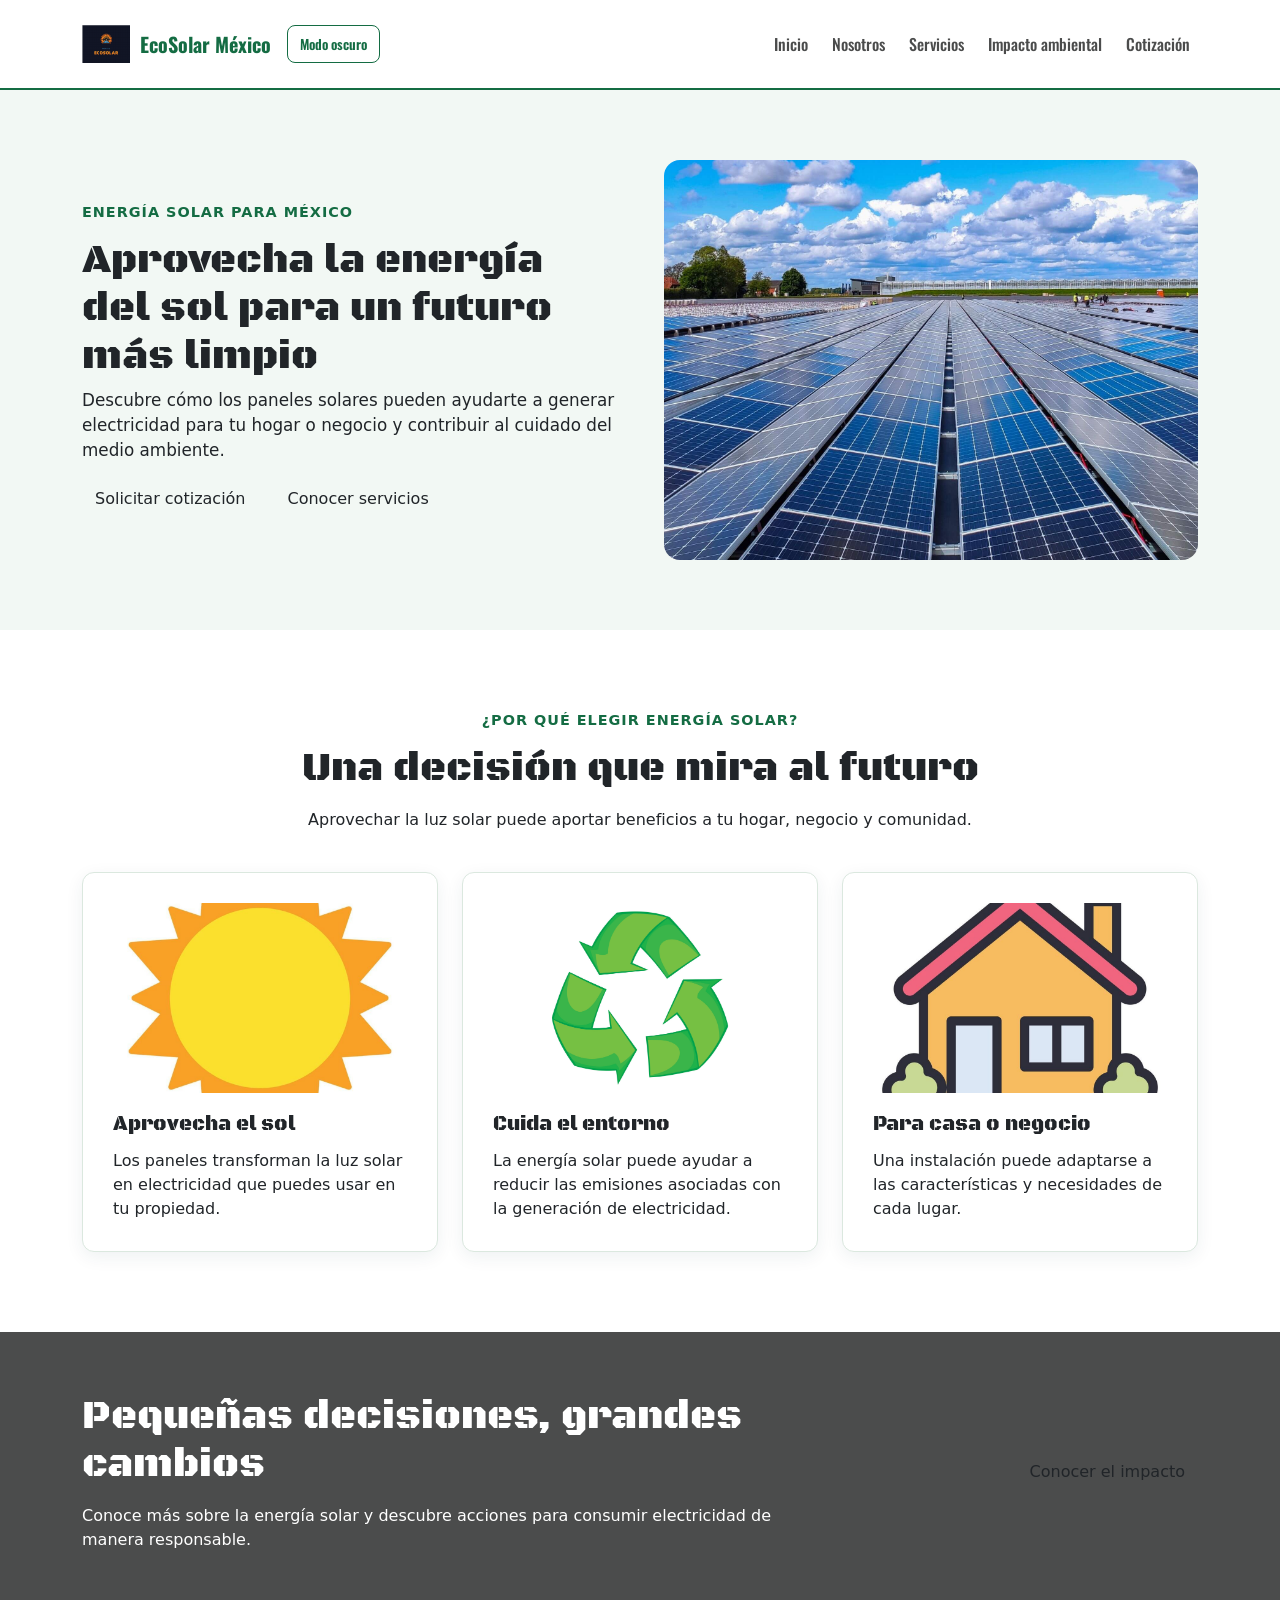
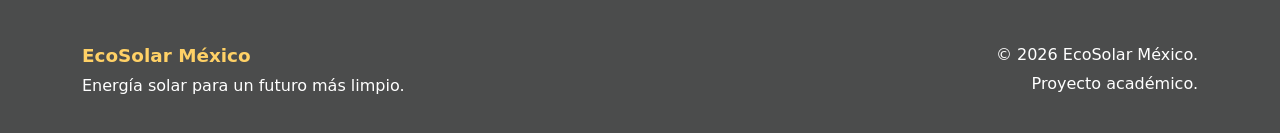
==== commit 1bf3a57d: "puse las imagenes de los iconos de las tarjetas en la carpeta img y las puse en las tarjetas de impa" ====
--- a/html/index.html
+++ b/html/index.html
@@ -145,7 +145,7 @@
 
                 <div class="col-12 col-md-6 col-lg-4">
                     <article class="tarjeta-beneficio">
-                        <span class="icono-beneficio" aria-hidden="true"></span>
+                        <img src="../img/9635c1f5efd626c81107e687a857472a.jpg" class="imagen-card" alt="Instalación de paneles solares en una casa" loading="lazy">
                         <h3>Aprovecha el sol</h3>
                         <p>
                             Los paneles transforman la luz solar en
@@ -156,7 +156,7 @@
 
                 <div class="col-12 col-md-6 col-lg-4">
                     <article class="tarjeta-beneficio">
-                        <span class="icono-beneficio" aria-hidden="true"></span>
+                        <img src="../img/reci.jpg" class="imagen-card" alt="Instalación de paneles solares en una casa" loading="lazy">
                         <h3>Cuida el entorno</h3>
                         <p>
                             La energía solar puede ayudar a reducir
@@ -168,7 +168,7 @@
 
                 <div class="col-12 col-md-6 col-lg-4">
                     <article class="tarjeta-beneficio">
-                        <span class="icono-beneficio" aria-hidden="true"></span>
+                       <img src="../img/d8786dec726c5fb15a66a74c75a04124.jpg" class="imagen-card" alt="Instalación de paneles solares en una casa" loading="lazy">
                         <h3>Para casa o negocio</h3>
                         <p>
                             Una instalación puede adaptarse a las
@@ -209,7 +209,7 @@
         <div class="row align-items-center">
 
             <div class="col-12 col-md-6 text-center text-md-start">
-                <p class="nombre-pie">☀ EcoSolar México</p>
+                <p class="nombre-pie">EcoSolar México</p>
                 <p>Energía solar para un futuro más limpio.</p>
             </div>
 
--- a/css/estilos.css
+++ b/css/estilos.css
@@ -923,3 +923,30 @@
         transform: none;
     }
 }
+
+.imagen-card {
+    display: block;
+    width: 100%;
+    height: 190px;
+    margin-bottom: 20px;
+    border-radius: 8px;
+    object-fit: cover;
+    transition:
+        transform 0.3s ease,
+        box-shadow 0.3s ease;
+}
+
+.imagen-card:hover {
+    transform: scale(1.03);
+    box-shadow: 0 8px 18px rgba(0, 0, 0, 0.2);
+}
+
+@media (prefers-reduced-motion: reduce) {
+    .imagen-card {
+        transition: none;
+    }
+
+    .imagen-card:hover {
+        transform: none;
+    }
+}
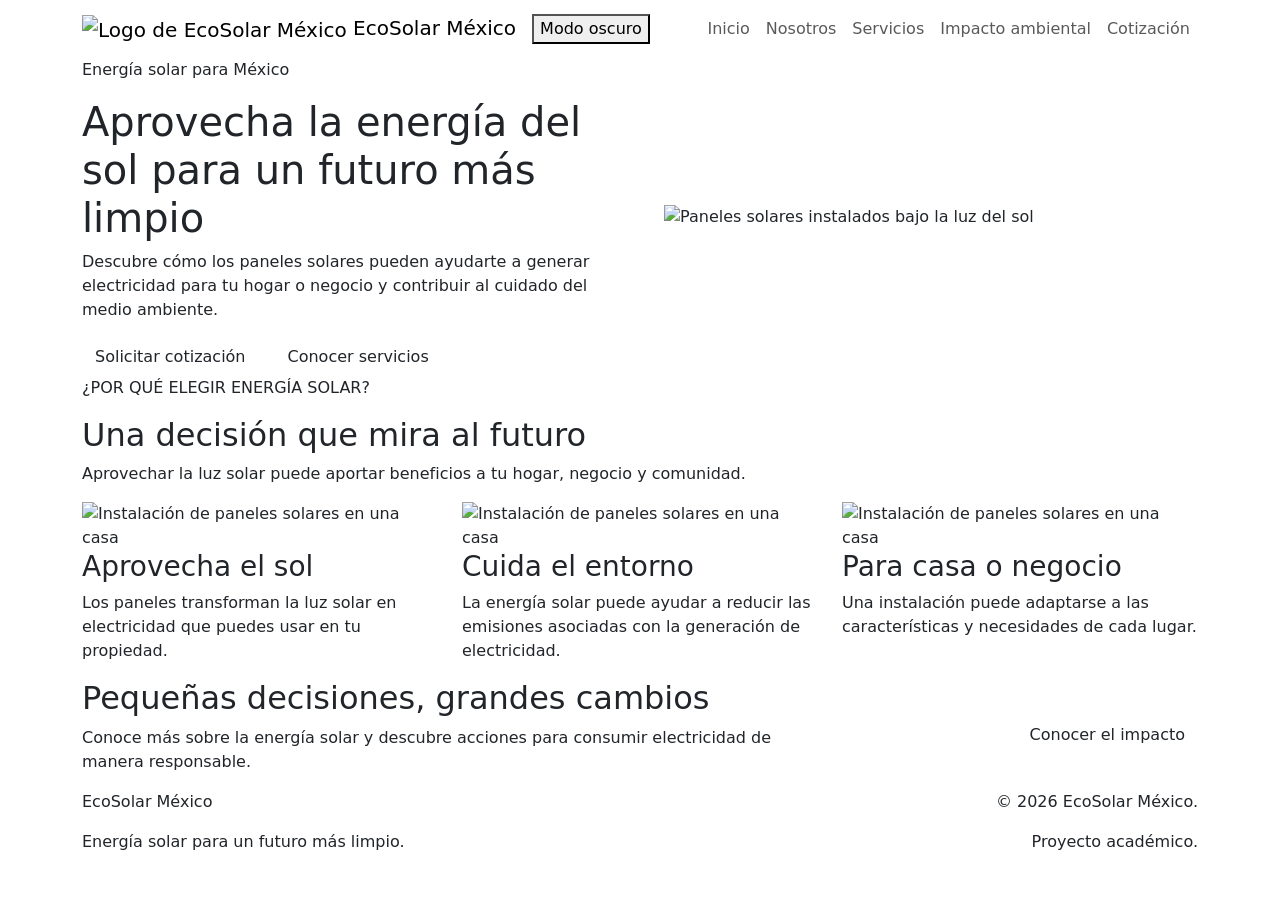
==== commit c7cc9ade: "pagina" ====
--- a/html/index.html
+++ b/html/index.html
@@ -6,7 +6,7 @@
     <meta name="author" content="Pavel Joel Angeles Mendoza">
     <meta name="description" content="EcoSolar México: paneles solares y cuidado del medio ambiente.">
     <title>Inicio | EcoSolar México</title>
-    <link rel="stylesheet" href="../css/estilos.css">
+    <link rel="stylesheet" href="css/estilos.css">
     <link rel="preconnect" href="https://fonts.googleapis.com">
     <link rel="preconnect" href="https://fonts.gstatic.com" crossorigin>
     <link href="https://fonts.googleapis.com/css2?family=Poppins:wght@400;500;600;700&display=swap" rel="stylesheet">
@@ -24,7 +24,7 @@
            
             <a class="navbar-brand marca" href="index.html">
              <img
-                src="../img/Captura de pantalla 2026-10-27 155059.png"
+                src="img/Captura de pantalla 2026-10-27 155059.png"
                 class="logo"
                 alt="Logo de EcoSolar México">
              <span>EcoSolar México</span>
@@ -120,7 +120,7 @@
 
                 <div class="col-12 col-lg-6">
                     <img
-                        src="../img/Instalacion-de-paneles-solares-industriales.jpg"
+                        src="img/Instalacion-de-paneles-solares-industriales.jpg"
                         class="imagen-portada"
                         alt="Paneles solares instalados bajo la luz del sol">
                 </div>
@@ -145,7 +145,7 @@
 
                 <div class="col-12 col-md-6 col-lg-4">
                     <article class="tarjeta-beneficio">
-                        <img src="../img/9635c1f5efd626c81107e687a857472a.jpg" class="imagen-card" alt="Instalación de paneles solares en una casa" loading="lazy">
+                        <img src="img/9635c1f5efd626c81107e687a857472a.jpg" class="imagen-card" alt="Instalación de paneles solares en una casa" loading="lazy">
                         <h3>Aprovecha el sol</h3>
                         <p>
                             Los paneles transforman la luz solar en
@@ -156,7 +156,7 @@
 
                 <div class="col-12 col-md-6 col-lg-4">
                     <article class="tarjeta-beneficio">
-                        <img src="../img/reci.jpg" class="imagen-card" alt="Instalación de paneles solares en una casa" loading="lazy">
+                        <img src="img/reci.jpg" class="imagen-card" alt="Instalación de paneles solares en una casa" loading="lazy">
                         <h3>Cuida el entorno</h3>
                         <p>
                             La energía solar puede ayudar a reducir
@@ -168,7 +168,7 @@
 
                 <div class="col-12 col-md-6 col-lg-4">
                     <article class="tarjeta-beneficio">
-                       <img src="../img/d8786dec726c5fb15a66a74c75a04124.jpg" class="imagen-card" alt="Instalación de paneles solares en una casa" loading="lazy">
+                       <img src="img/d8786dec726c5fb15a66a74c75a04124.jpg" class="imagen-card" alt="Instalación de paneles solares en una casa" loading="lazy">
                         <h3>Para casa o negocio</h3>
                         <p>
                             Una instalación puede adaptarse a las
@@ -221,7 +221,7 @@
         </div>
     </div>
 </footer>
-       <script src="../js/script.js" defer></script>
+       <script src="js/script.js" defer></script>
 
     <script src="https://cdn.jsdelivr.net/npm/bootstrap@5.3.3/dist/js/bootstrap.bundle.min.js"></script>
 </body>
